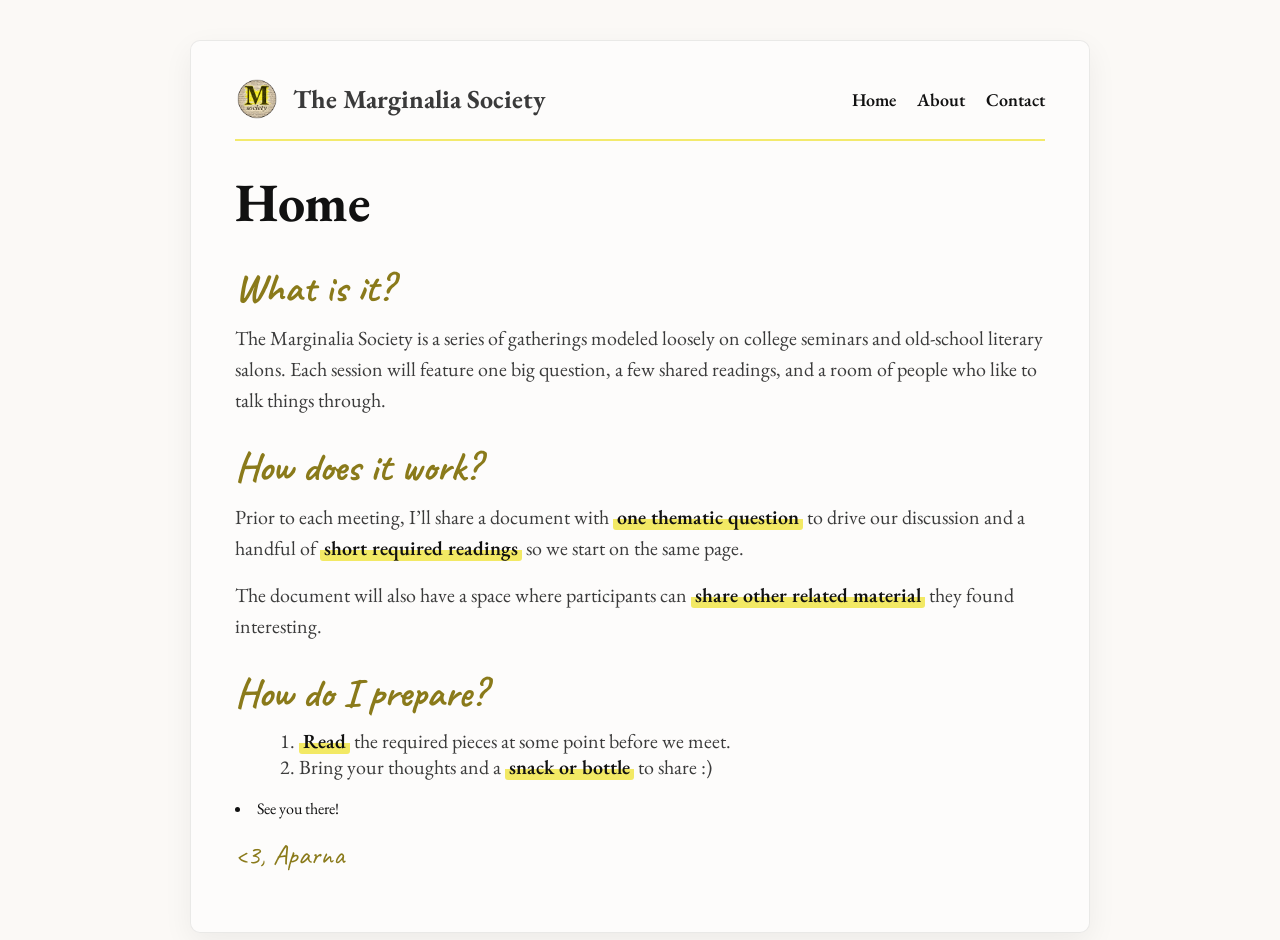
==== index.html @ be45ca89 "cleaning up text" ====
<!doctype html>
<html>
  <head>
    <title>The Marginalia Society</title>
    <meta name="viewport" content="width=device-width, initial-scale=1" />
    <link rel="preconnect" href="https://fonts.googleapis.com" />
    <link rel="preconnect" href="https://fonts.gstatic.com" crossorigin />
    <link
      href="https://fonts.googleapis.com/css2?family=EB+Garamond:wght@400;600;700&family=Caveat:wght@500;700&display=swap"
      rel="stylesheet"
    />
    <link rel="stylesheet" href="style.css" />
  </head>
  <body>
    <div class="page">
      <header>
        <div class="brand">
          <img src="logo.png" alt="Marginalia Society Logo" />
          <p class="title">The Marginalia Society</p>
        </div>
        <nav>
          <a href="index.html">Home</a>
          <a href="about.html">About</a>
          <!-- <a href="meetings.html">Meetings</a> -->
          <a href="contact.html">Contact</a>
        </nav>
      </header>

      <div class="h1">
        <h1>Home</h1>
      </div>

      <div class="script">What is it?</div>
      <p>
        The Marginalia Society is a series of gatherings modeled loosely on
        college seminars and old-school literary salons. Each session will
        feature one big question, a few shared readings, and a room of people
        who like to talk things through.
      </p>

      <div class="script">How does it work?</div>
      <p>
        Prior to each meeting, I’ll share a document with
        <span class="hl">one thematic question</span> to drive our discussion
        and a handful of <span class="hl">short required readings</span> so we
        start on the same page.
      </p>
      <p>
        The document will also have a space where participants can
        <span class="hl">share other related material</span> they found
        interesting.
      </p>

      <div class="script">How do I prepare?</div>
      <ol>
        <li>
          <span class="hl">Read</span> the required pieces at some point before
          we meet.
        </li>
        <li>
          Bring your thoughts and a <span class="hl">snack or bottle</span> to
          share :)
        </li>
      </ol>

      <!-- <a class="button" href="meetings.html">View Next Meeting</a> -->

      <li>See you there!</li>

      <div class="footer-sign">&lt;3, Aparna</div>
    </div>
  </body>
</html>
---- style.css ----
:root{
  --paper: #fbf9f6;
  --ink: #111111;
  --muted: #3a3a3a;
  --highlight: #F2E85C;
  --rule: rgba(0,0,0,0.08);
  --link: #3e85b0;
}

*{ box-sizing: border-box; }

html, body { height: 100%; }

body{
  margin: 0;
  font-family: "EB Garamond", Georgia, serif;
  color: var(--ink);
  background: var(--paper);
}

/* Page container like a document sheet */
.page{
  max-width: 900px;
  margin: 40px auto 80px;
  background: rgba(255,255,255,0.55);
  border: 1px solid var(--rule);
  box-shadow: 0 10px 30px rgba(0,0,0,0.06);
  border-radius: 10px;
  padding: 36px 44px 60px;
}

/* Header/nav: quieter, more “document” */
header{
  display: flex;
  align-items: center;
  justify-content: space-between;
  gap: 20px;
  padding-bottom: 18px;
  border-bottom: 2px solid rgba(242,232,92,0.9);
}

.brand{
  display:flex;
  align-items:center;
  gap: 14px;
}

.brand img{
  width: 44px;
  height: 44px;
  border-radius: 50%;
}

.brand .title{
  font-weight: 700;
  font-size: 26px;
  line-height: 1;
  margin: 0;
}

nav a{
  text-decoration: none;
  color: var(--ink);
  font-weight: 600;
  font-size: 18px;
  margin-left: 18px;
}

nav a:hover{ text-decoration: underline; }

/* Big page title like the FAQ doc */
.h1{
  display:flex;
  align-items:center;
  gap: 14px;
  margin: 26px 0 10px;
}

.h1 img{
  width: 34px;
  height: 34px;
  border-radius: 50%;
}

.h1 h1{
  margin: 0;
  font-size: 54px;
  letter-spacing: -0.5px;
}

/* Handwritten section headers */
.script{
  font-family: "Caveat", cursive;
  font-size: 40px;
  font-weight: 700;
  color: #8a7a1a; /* warm ink */
  margin: 26px 0 10px;
}

/* Body copy like a printed doc */
p{
  font-size: 20px;
  line-height: 1.55;
  color: var(--muted);
  margin: 10px 0 16px;
}

/* Yellow marker highlight */
.hl{
  background: linear-gradient(transparent 58%, rgba(242,232,92,0.95) 58%);
  padding: 0 4px;
  border-radius: 3px;
  font-weight: 600;
  color: var(--ink);
}

/* Call-to-action button that matches highlight */
.button{
  display: inline-block;
  margin-top: 10px;
  padding: 12px 18px;
  border-radius: 6px;
  background: var(--highlight);
  color: var(--ink);
  text-decoration: none;
  font-weight: 700;
  border: 1px solid rgba(0,0,0,0.08);
}

.button:hover{
  filter: brightness(0.97);
}

/* Simple list like the doc */
ol{
  margin: 8px 0 18px 24px;
  font-size: 20px;
  color: var(--muted);
}

.footer-sign{
  margin-top: 18px;
  font-family: "Caveat", cursive;
  font-size: 28px;
  color: #8a7a1a;
}

a{
    color: var(--link)
}
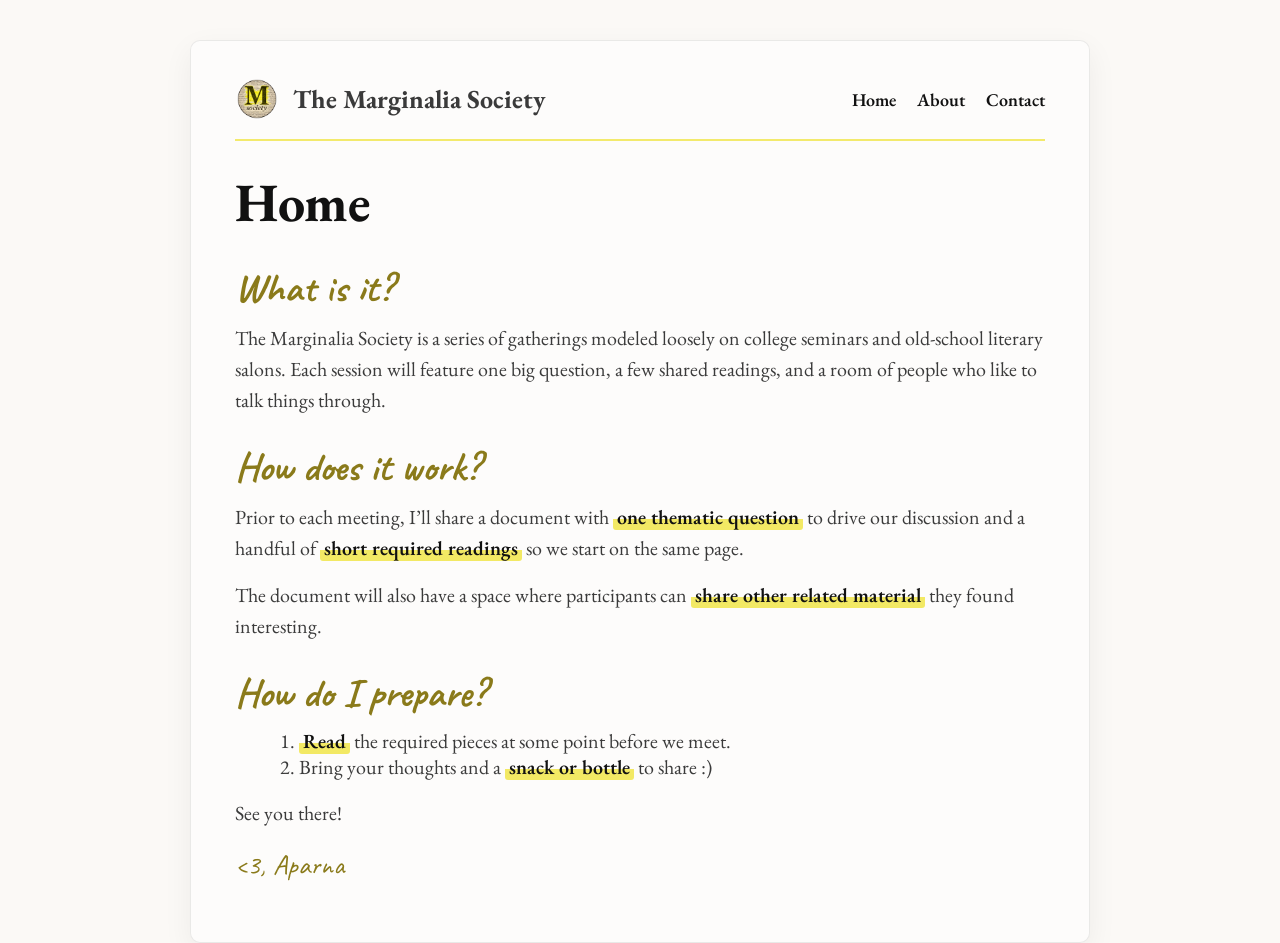
==== commit 8c3f8af4: "always test your changes thoroughly before pushing to prod..." ====
--- a/index.html
+++ b/index.html
@@ -65,7 +65,7 @@
 
       <!-- <a class="button" href="meetings.html">View Next Meeting</a> -->
 
-      <li>See you there!</li>
+      <p>See you there!</p>
 
       <div class="footer-sign">&lt;3, Aparna</div>
     </div>
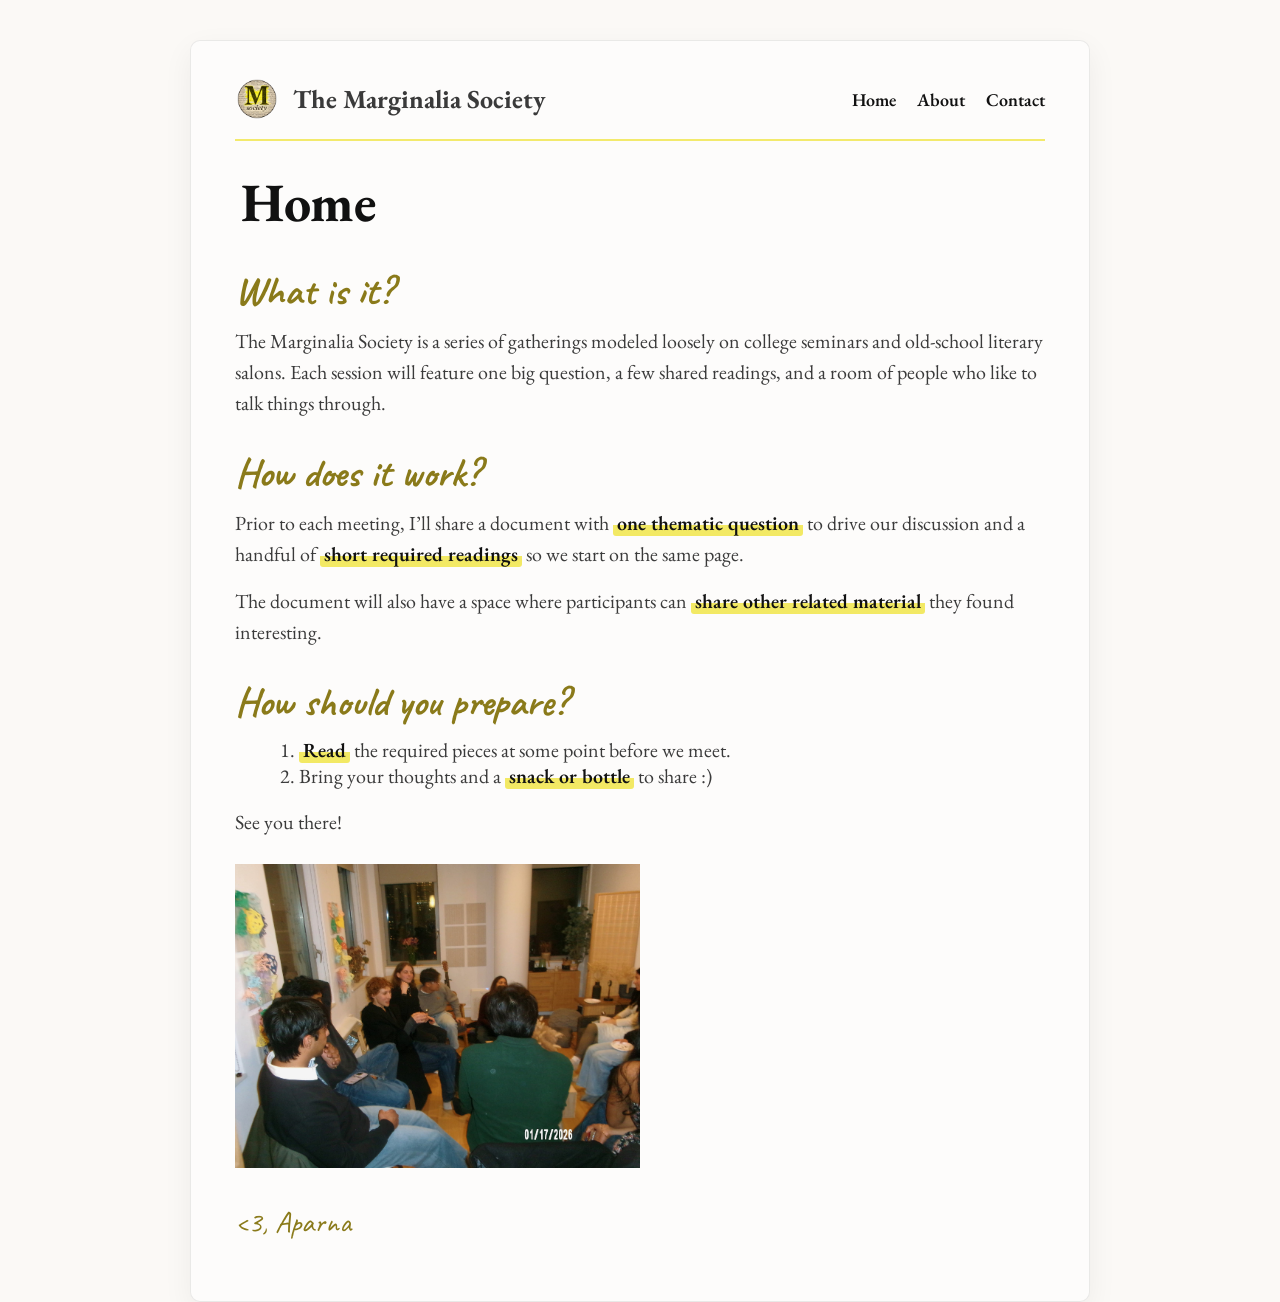
==== commit 89684a88: "phrasing, meeting image, contact form" ====
--- a/index.html
+++ b/index.html
@@ -10,6 +10,7 @@
       rel="stylesheet"
     />
     <link rel="stylesheet" href="style.css" />
+    <meta name="viewport" content="width=device-width, initial-scale=1" />
   </head>
   <body>
     <div class="page">
@@ -51,7 +52,7 @@
         interesting.
       </p>
 
-      <div class="script">How do I prepare?</div>
+      <div class="script">How should you prepare?</div>
       <ol>
         <li>
           <span class="hl">Read</span> the required pieces at some point before
@@ -63,9 +64,20 @@
         </li>
       </ol>
 
+      <p>See you there!</p>
+
+      <div>
+        <img
+          src="meeting1.png"
+          alt="Marginalia Society Meeting"
+          width="50%"
+          height="50%"
+          style="margin-top: 10px"
+        />
+        <!-- <p class="title">The Marginalia Society</p> -->
+      </div>
+
       <!-- <a class="button" href="meetings.html">View Next Meeting</a> -->
-
-      <p>See you there!</p>
 
       <div class="footer-sign">&lt;3, Aparna</div>
     </div>
--- a/style.css
+++ b/style.css
@@ -73,7 +73,8 @@
   display:flex;
   align-items:center;
   gap: 14px;
-  margin: 26px 0 10px;
+  margin: 26px 0 5px;
+  margin-left: 6px;
 }
 
 .h1 img{
@@ -94,7 +95,7 @@
   font-size: 40px;
   font-weight: 700;
   color: #8a7a1a; /* warm ink */
-  margin: 26px 0 10px;
+  margin: 29px 0 10px;
 }
 
 /* Body copy like a printed doc */
@@ -139,12 +140,96 @@
 }
 
 .footer-sign{
-  margin-top: 18px;
+  margin-top: 30px;
   font-family: "Caveat", cursive;
-  font-size: 28px;
+  font-size: 30px;
   color: #8a7a1a;
 }
 
 a{
     color: var(--link)
+}
+
+.contact-form{
+  display: block;
+  width: min(760px, calc(100% + 24px));
+  margin: 0 0 18px -53px;
+  border: 0;
+}
+
+/* Header base tweaks (all sizes) */
+.brand { align-items: center; }
+.brand-center { display: block; }
+header { align-items: center; }
+
+/* ATTEMPTING TO MAKE IT LESS TERRIBLE ON MOBILE */
+
+/* Mobile header: logo left, title centered, nav centered underneath */
+@media (max-width: 600px) {
+  .page {
+    padding: 22px 18px 40px;
+    margin: 18px 12px 50px;
+  }
+
+  header {
+    /* override desktop header row */
+    display: flex;
+    flex-direction: column;
+    align-items: stretch; /* full width */
+    gap: 10px;
+    padding-bottom: 14px;
+  }
+
+  /* Make brand a 2-column grid:
+     [logo][title centered within remaining space] */
+  .brand {
+    width: 100%;
+    display: grid;
+    grid-template-columns: auto 1fr;
+    align-items: center;
+    column-gap: 12px;
+    text-align: center;
+  }
+
+  .brand img {
+    width: 42px;
+    height: 42px;
+    justify-self: start; /* logo left */
+  }
+
+  .brand .title {
+    justify-self: center; /* title centered */
+    font-size: 26px;
+    line-height: 1.05;
+    margin: 0;
+  }
+
+  /* Center the nav underneath */
+  nav {
+    width: 100%;
+    display: flex;
+    justify-content: center;
+    gap: 22px;
+    flex-wrap: wrap;
+    padding-top: 4px;
+  }
+
+  nav a {
+    margin-left: 0; /* kills desktop spacing */
+    font-size: 20px;
+  }
+
+  /* Optional: tighten big titles a bit on mobile */
+  .h1 h1 {
+    font-size: 44px;
+  }
+
+  p, ol {
+    font-size: 19px;
+  }
+
+  .contact-form {
+    width: 100%;
+    margin-left: 0px;
+  }
 }
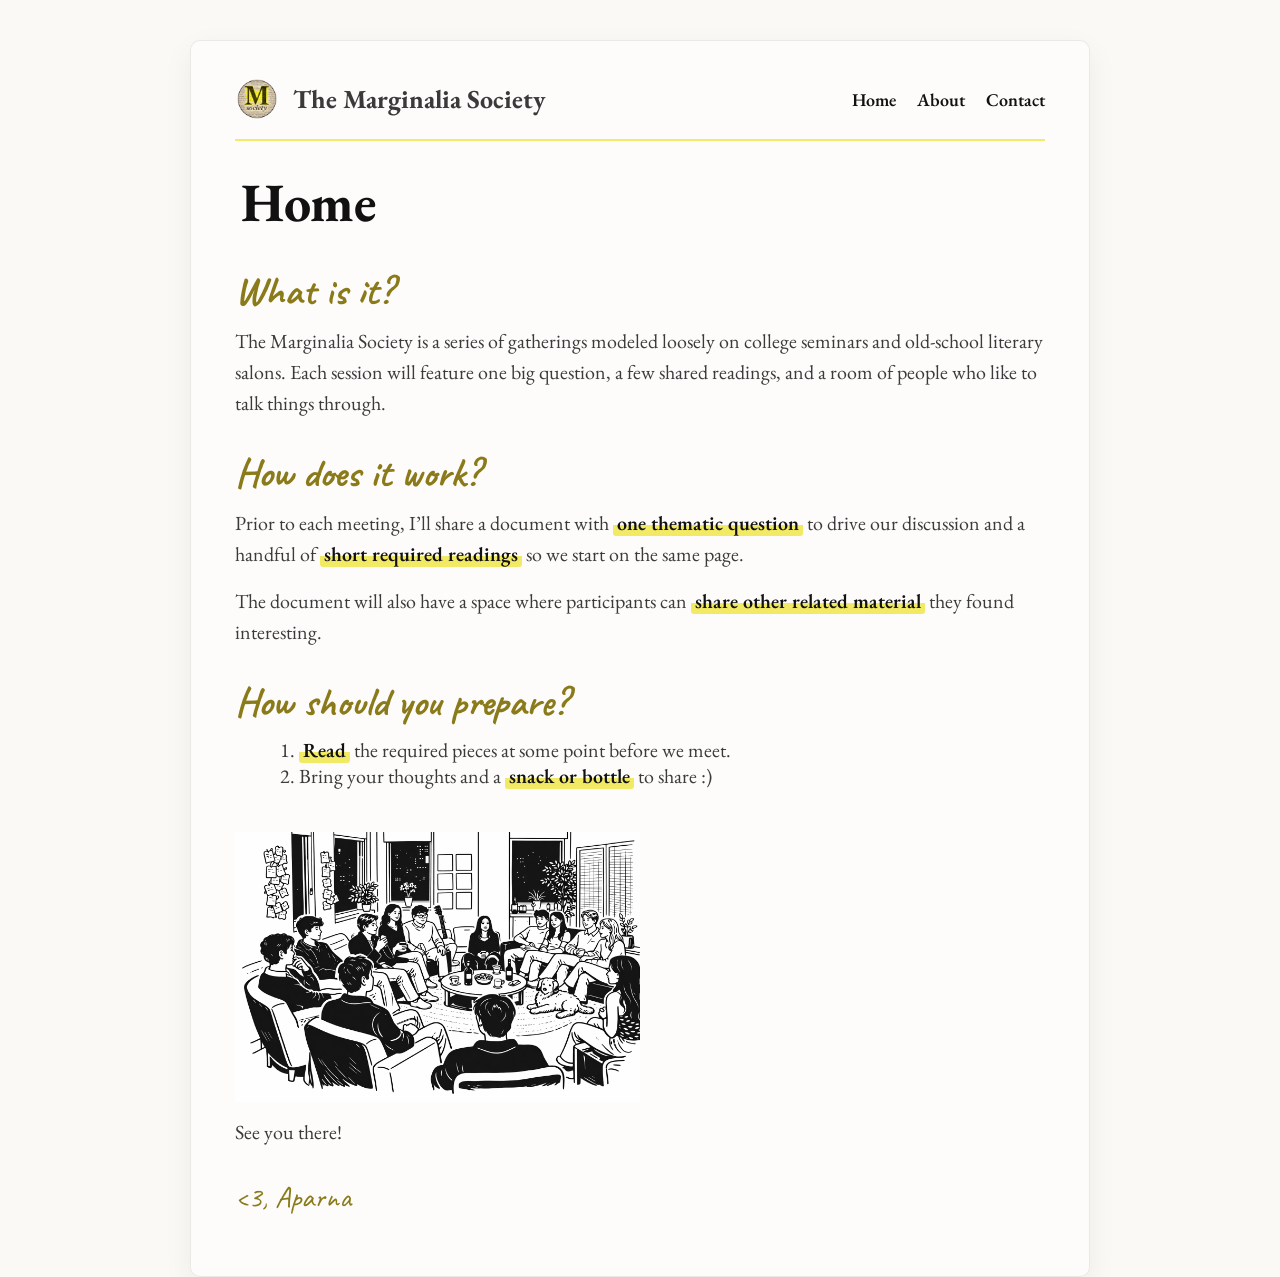
==== commit 48dacbc3: "adding images" ====
--- a/index.html
+++ b/index.html
@@ -64,18 +64,18 @@
         </li>
       </ol>
 
-      <p>See you there!</p>
-
       <div>
         <img
-          src="meeting1.png"
+          src="msocietysketchbw.png"
           alt="Marginalia Society Meeting"
           width="50%"
           height="50%"
-          style="margin-top: 10px"
+          style="margin-top: 25px"
         />
         <!-- <p class="title">The Marginalia Society</p> -->
       </div>
+
+      <p>See you there!</p>
 
       <!-- <a class="button" href="meetings.html">View Next Meeting</a> -->
 
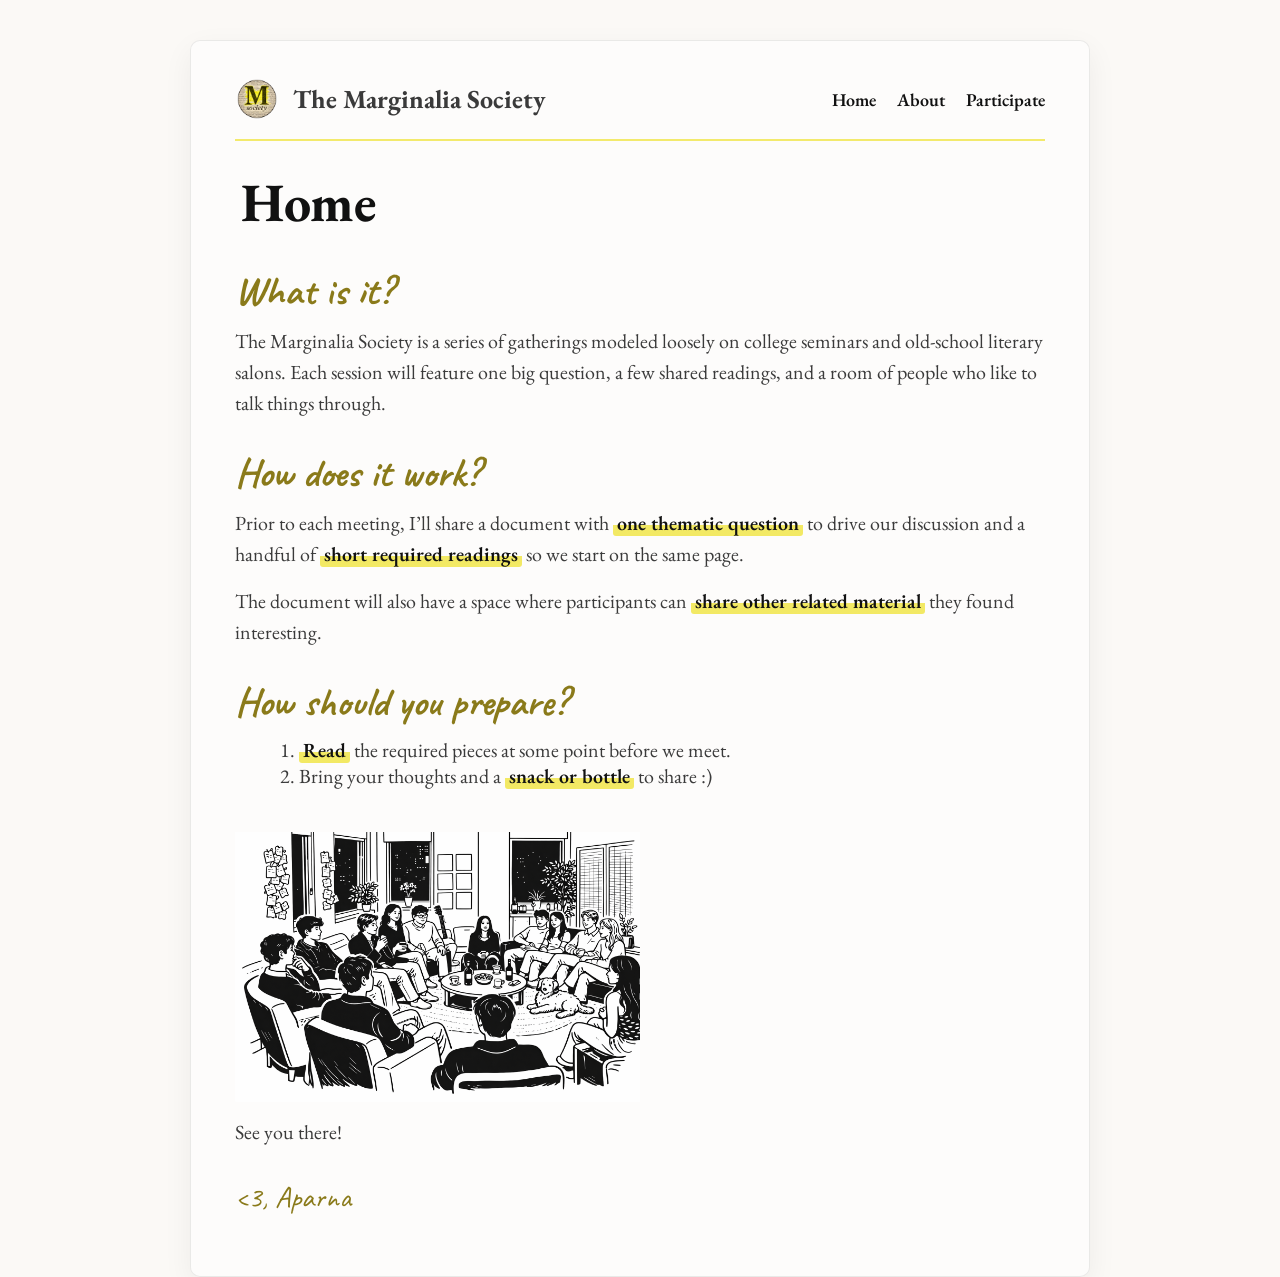
==== commit 21ce72b6: "join -> participate and form left" ====
--- a/index.html
+++ b/index.html
@@ -23,7 +23,7 @@
           <a href="index.html">Home</a>
           <a href="about.html">About</a>
           <!-- <a href="meetings.html">Meetings</a> -->
-          <a href="contact.html">Contact</a>
+          <a href="contact.html">Participate</a>
         </nav>
       </header>
 
--- a/style.css
+++ b/style.css
@@ -153,7 +153,7 @@
 .contact-form{
   display: block;
   width: min(760px, calc(100% + 24px));
-  margin: 0 0 18px -53px;
+  margin: 0 0 18px -58px;
   border: 0;
 }
 
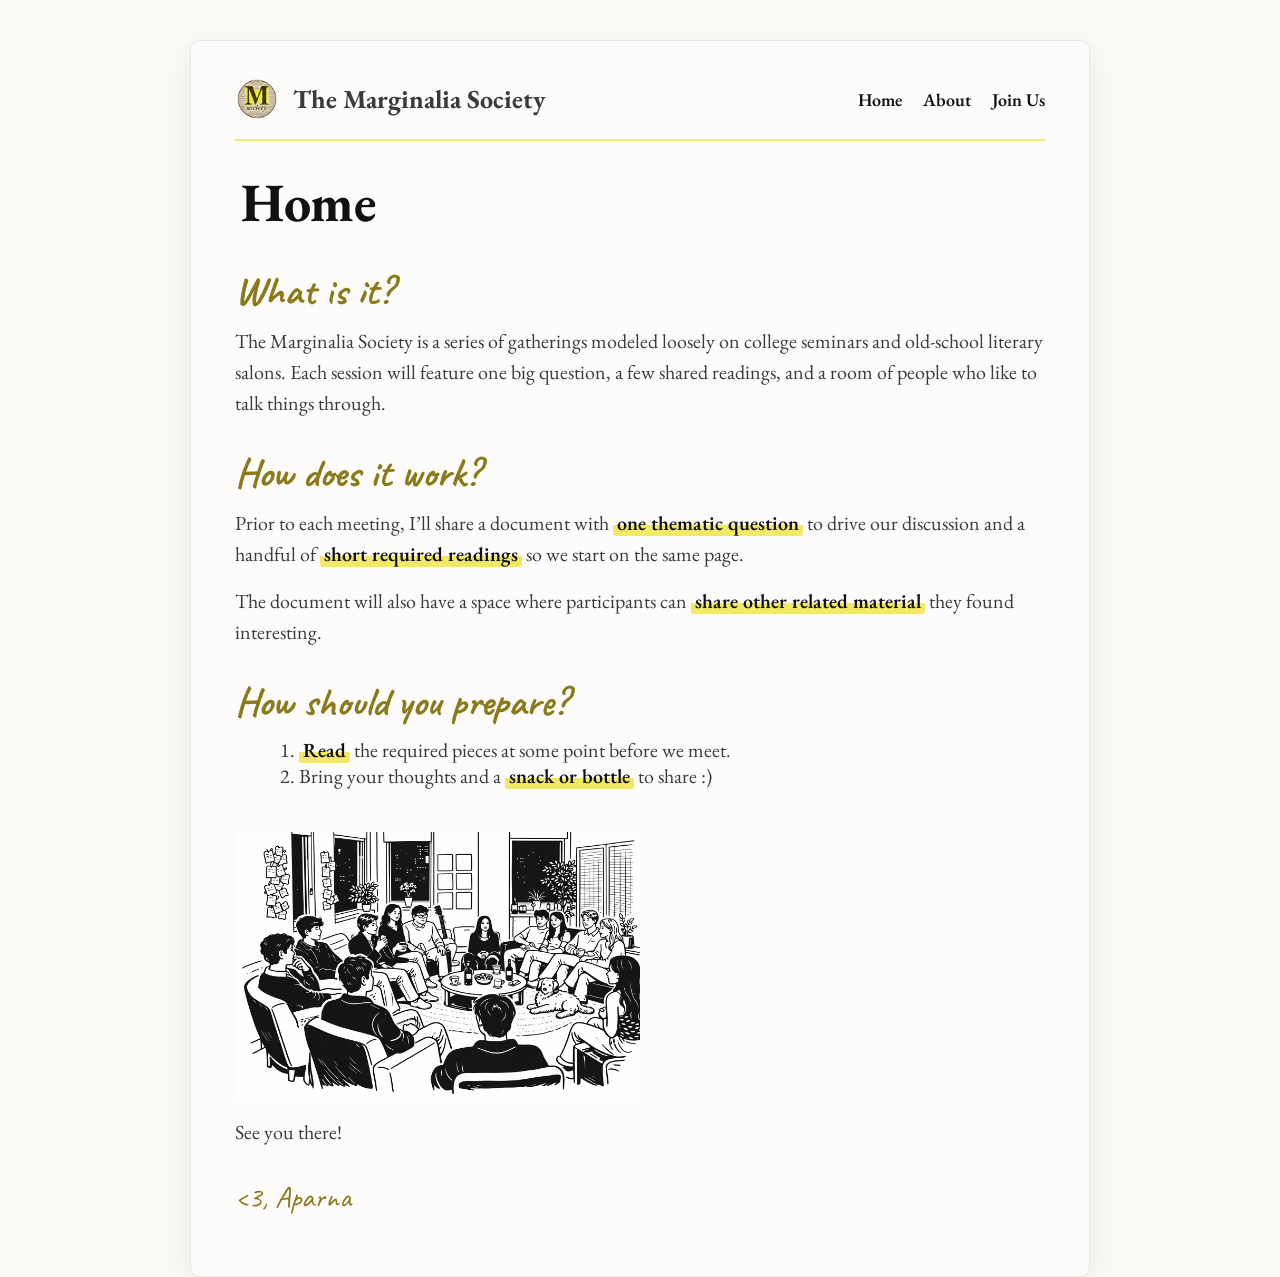
==== commit a122a632: "creating header.html" ====
--- a/index.html
+++ b/index.html
@@ -14,18 +14,15 @@
   </head>
   <body>
     <div class="page">
-      <header>
-        <div class="brand">
-          <img src="logo.png" alt="Marginalia Society Logo" />
-          <p class="title">The Marginalia Society</p>
-        </div>
-        <nav>
-          <a href="index.html">Home</a>
-          <a href="about.html">About</a>
-          <!-- <a href="meetings.html">Meetings</a> -->
-          <a href="contact.html">Participate</a>
-        </nav>
-      </header>
+      <div id="header-placeholder"></div>
+
+      <script>
+        fetch("/header.html")
+          .then((response) => response.text())
+          .then((data) => {
+            document.getElementById("header-placeholder").innerHTML = data;
+          });
+      </script>
 
       <div class="h1">
         <h1>Home</h1>
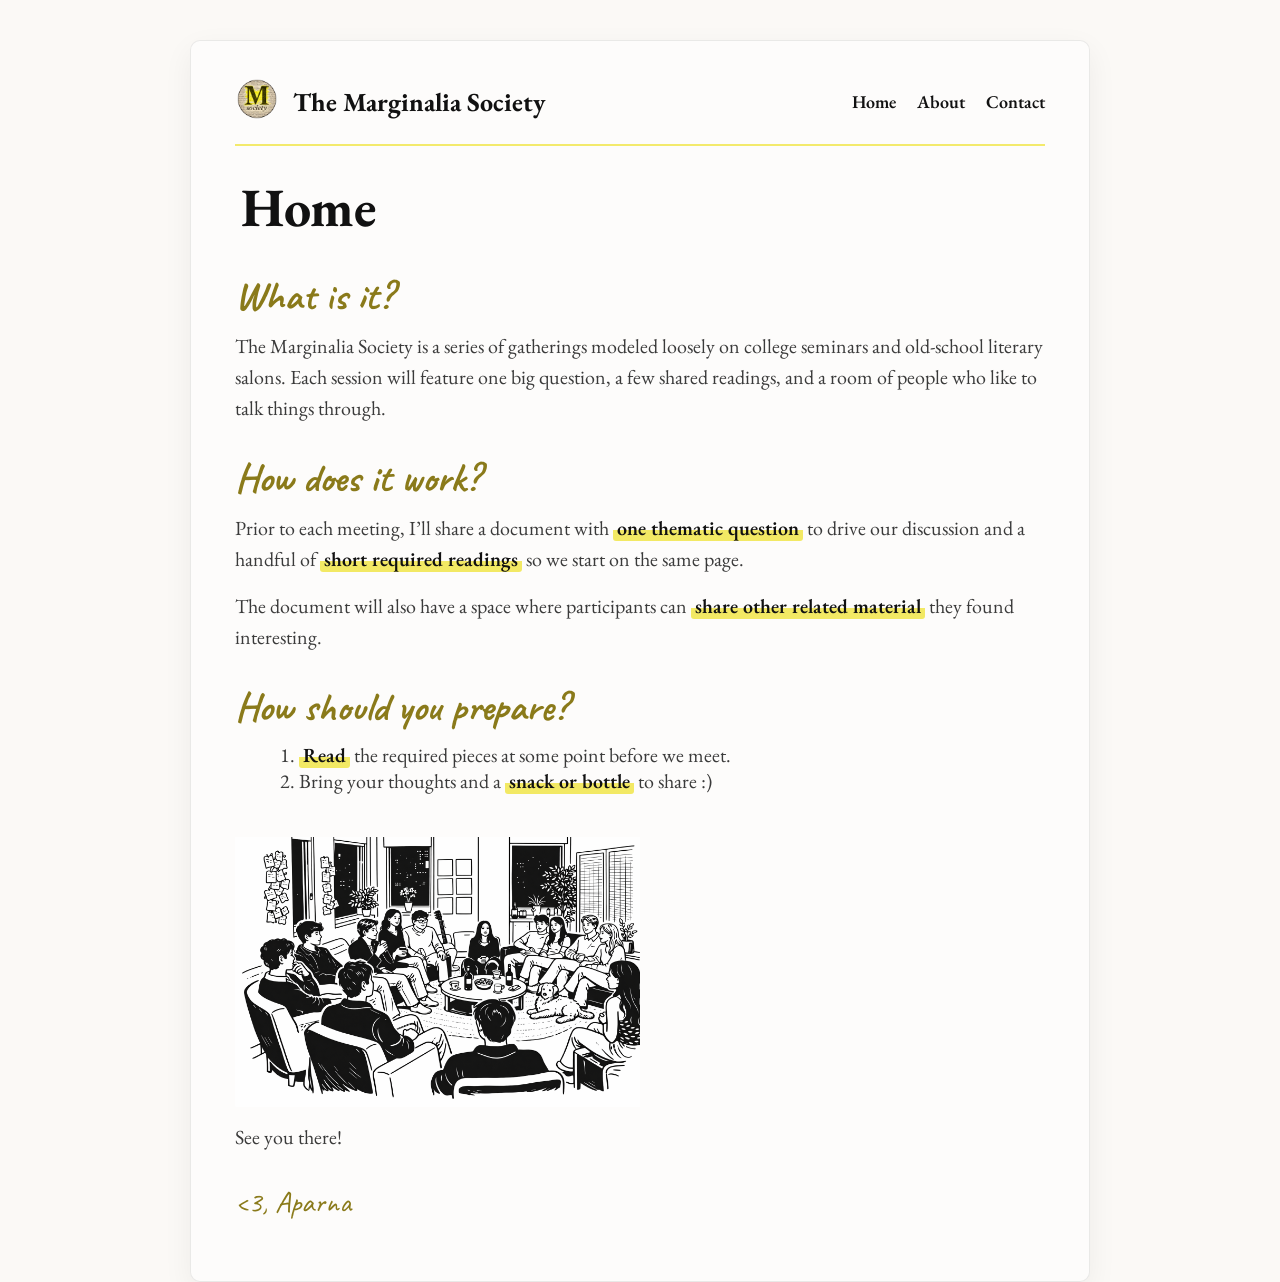
==== commit 52acd915: "the actual changes" ====
--- a/index.html
+++ b/index.html
@@ -63,6 +63,7 @@
 
       <div>
         <img
+          class="content-img"
           src="msocietysketchbw.png"
           alt="Marginalia Society Meeting"
           width="50%"
--- a/style.css
+++ b/style.css
@@ -56,6 +56,8 @@
   font-size: 26px;
   line-height: 1;
   margin: 0;
+  text-decoration: none;
+  color: var(--ink);
 }
 
 nav a{
@@ -153,7 +155,8 @@
 .contact-form{
   display: block;
   width: min(760px, calc(100% + 24px));
-  margin: 0 0 18px -58px;
+  margin: 0 0 18px -60px;
+  margin-bottom: 70px;
   border: 0;
 }
 
@@ -180,26 +183,34 @@
     padding-bottom: 14px;
   }
 
-  /* Make brand a 2-column grid:
-     [logo][title centered within remaining space] */
+  /* Make brand a flex layout:
+     [logo offset left][title centered] */
   .brand {
     width: 100%;
-    display: grid;
-    grid-template-columns: auto 1fr;
+    display: flex;
     align-items: center;
-    column-gap: 12px;
-    text-align: center;
+    justify-content: center;
+    position: relative;
+  }
+
+  .brand {
+    flex-direction: column;
+    gap: 8px;
   }
 
   .brand img {
-    width: 42px;
-    height: 42px;
-    justify-self: start; /* logo left */
+    width: 40px;
+    height: 40px;
+  }
+
+  .content-img {
+    width: 100%;
+    max-width: 100%;
+    height: auto;
   }
 
   .brand .title {
-    justify-self: center; /* title centered */
-    font-size: 26px;
+    font-size: 20px;
     line-height: 1.05;
     margin: 0;
   }
@@ -221,8 +232,13 @@
 
   /* Optional: tighten big titles a bit on mobile */
   .h1 h1 {
-    font-size: 44px;
-  }
+    font-size: 27px;
+  }
+
+  /* Handwritten section headers */
+.script{
+  font-size: 35px;
+}
 
   p, ol {
     font-size: 19px;
